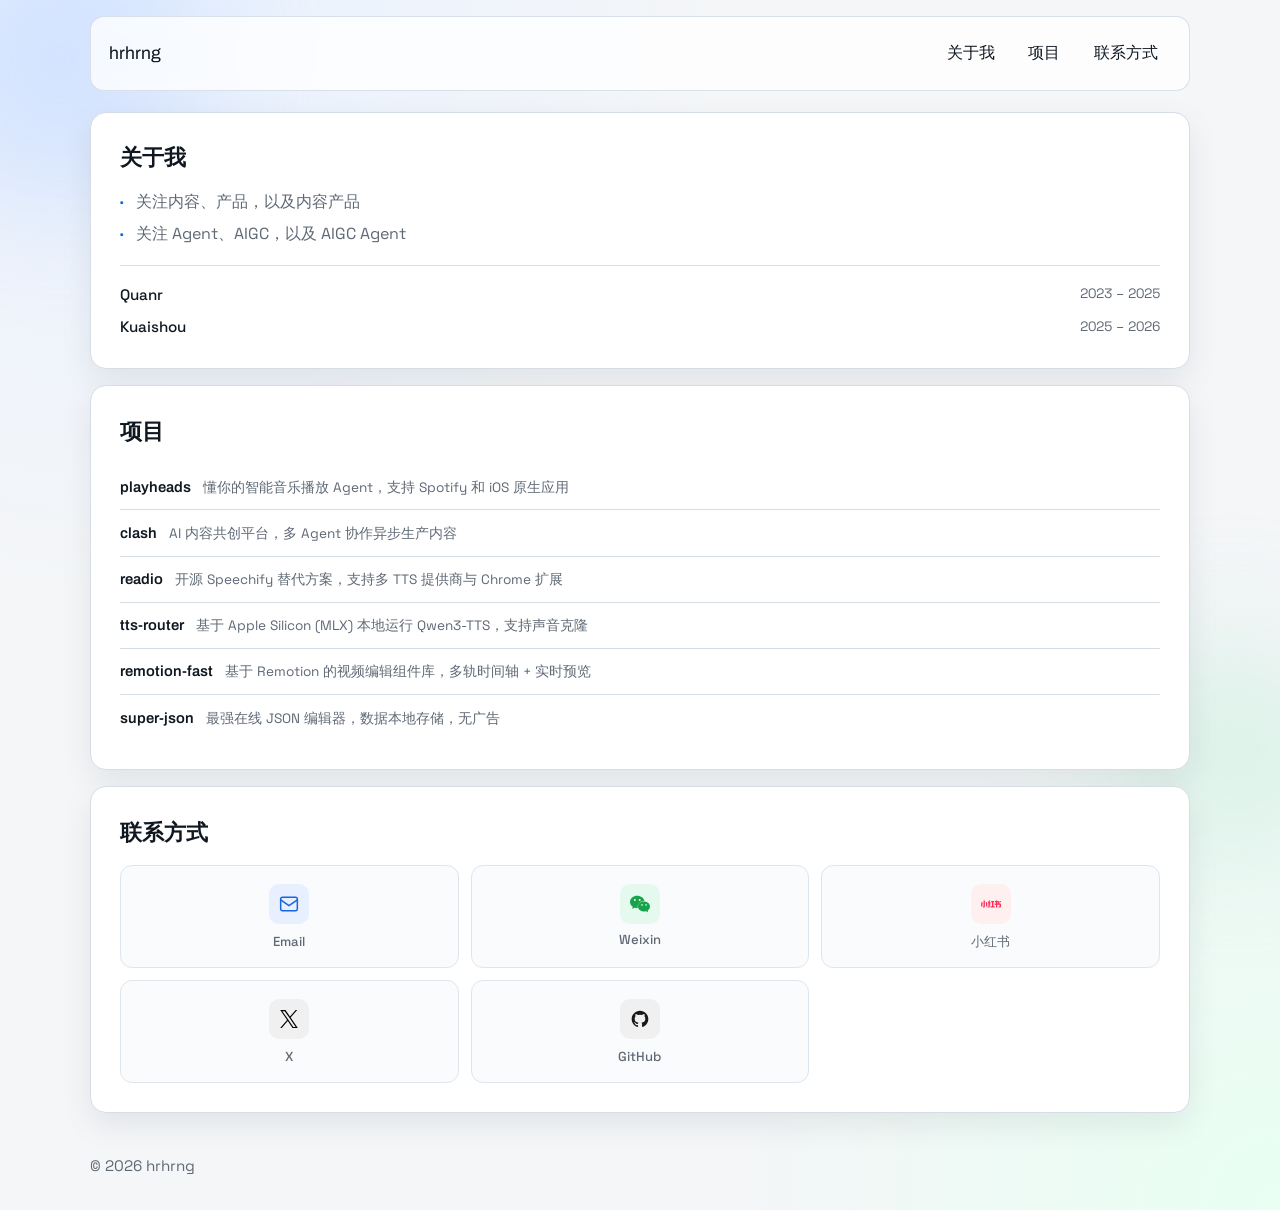
==== index.html @ 92839873 "fix: update README" ====
<!doctype html>
<html lang="zh-CN">
  <head>
    <meta charset="UTF-8" />
    <meta name="viewport" content="width=device-width, initial-scale=1" />
    <title>hrhrng | 个人网站</title>
    <meta
      name="description"
      content="hrhrng 的个人网站，包含个人简介、项目和联系方式。"
    />
    <link rel="preconnect" href="https://fonts.googleapis.com" />
    <link rel="preconnect" href="https://fonts.gstatic.com" crossorigin />
    <link
      href="https://fonts.googleapis.com/css2?family=Archivo:wght@500;600;700&family=Space+Grotesk:wght@400;500&display=swap"
      rel="stylesheet"
    />
    <link rel="stylesheet" href="./styles.css" />
  </head>
  <body>
    <div class="bg-shape bg-shape-a" aria-hidden="true"></div>
    <div class="bg-shape bg-shape-b" aria-hidden="true"></div>

    <header class="site-header">
      <a class="brand" href="#top">hrhrng</a>
      <nav aria-label="主导航">
        <a href="#about">关于我</a>
        <a href="#projects">项目</a>
        <a href="#contact">联系方式</a>
      </nav>
    </header>

    <main id="top" class="container">
<section id="about" class="panel reveal" aria-labelledby="about-title">
        <h2 id="about-title">关于我</h2>
        <ul class="about-list">
          <li>关注内容、产品，以及内容产品</li>
          <li>关注 Agent、AIGC，以及 AIGC Agent</li>
        </ul>
        <div class="exp-list">
          <div class="exp-item">
            <span class="exp-company">Quanr</span>
            <span class="exp-period">2023 – 2025</span>
          </div>
          <div class="exp-item">
            <span class="exp-company">Kuaishou</span>
            <span class="exp-period">2025 – 2026</span>
          </div>
        </div>
      </section>

      <section id="projects" class="panel reveal" aria-labelledby="projects-title">
        <h2 id="projects-title">项目</h2>
        <ul class="project-list">
          <li>
            <a href="https://github.com/hrhrng/playheads" target="_blank" rel="noreferrer">
              <span class="proj-name">playheads</span>
              <span class="proj-desc">懂你的智能音乐播放 Agent，支持 Spotify 和 iOS 原生应用</span>
            </a>
          </li>
          <li>
            <a href="https://github.com/hrhrng/clash" target="_blank" rel="noreferrer">
              <span class="proj-name">clash</span>
              <span class="proj-desc">AI 内容共创平台，多 Agent 协作异步生产内容</span>
            </a>
          </li>
          <li>
            <a href="https://github.com/hrhrng/readio" target="_blank" rel="noreferrer">
              <span class="proj-name">readio</span>
              <span class="proj-desc">开源 Speechify 替代方案，支持多 TTS 提供商与 Chrome 扩展</span>
            </a>
          </li>
          <li>
            <a href="https://github.com/hrhrng/tts-router" target="_blank" rel="noreferrer">
              <span class="proj-name">tts-router</span>
              <span class="proj-desc">基于 Apple Silicon (MLX) 本地运行 Qwen3-TTS，支持声音克隆</span>
            </a>
          </li>
          <li>
            <a href="https://hrhrng.github.io/remotion-fast/" target="_blank" rel="noreferrer">
              <span class="proj-name">remotion-fast</span>
              <span class="proj-desc">基于 Remotion 的视频编辑组件库，多轨时间轴 + 实时预览</span>
            </a>
          </li>
          <li>
            <a href="https://hrhrng.github.io/super-json/" target="_blank" rel="noreferrer">
              <span class="proj-name">super-json</span>
              <span class="proj-desc">最强在线 JSON 编辑器，数据本地存储，无广告</span>
            </a>
          </li>
        </ul>
      </section>

      <section id="contact" class="panel reveal" aria-labelledby="contact-title">
        <h2 id="contact-title">联系方式</h2>
        <div class="contact-grid">

          <a class="contact-item" href="mailto:hrhrng@foxmail.com" aria-label="发送邮件">
            <div class="contact-icon-wrap contact-icon-email">
              <svg width="20" height="20" viewBox="0 0 24 24" fill="none" stroke="currentColor" stroke-width="1.8" stroke-linecap="round" stroke-linejoin="round" aria-hidden="true">
                <rect x="2" y="4" width="20" height="16" rx="2"/>
                <path d="M2 7l10 7 10-7"/>
              </svg>
            </div>
            <span class="contact-label">Email</span>
          </a>

          <button class="contact-item" id="wechat-btn" data-value="HereComesBoAI" aria-label="复制微信号">
            <div class="contact-icon-wrap contact-icon-wechat">
              <svg width="20" height="20" viewBox="0 0 24 24" fill="currentColor" aria-hidden="true">
                <path d="M8.691 2.188C3.891 2.188 0 5.476 0 9.53c0 2.212 1.17 4.203 3.002 5.55a.59.59 0 0 1 .213.665l-.39 1.48c-.019.07-.048.141-.048.213 0 .163.13.295.29.295a.326.326 0 0 0 .167-.054l1.903-1.114a.864.864 0 0 1 .717-.098 10.16 10.16 0 0 0 2.837.403c.276 0 .543-.027.811-.05-.857-2.578.157-4.972 1.932-6.446 1.703-1.415 3.882-1.98 5.853-1.838-.576-3.583-4.196-6.348-8.596-6.348zM5.785 5.991c.642 0 1.162.529 1.162 1.18a1.17 1.17 0 0 1-1.162 1.178A1.17 1.17 0 0 1 4.623 7.17c0-.651.52-1.18 1.162-1.18zm5.813 0c.642 0 1.162.529 1.162 1.18a1.17 1.17 0 0 1-1.162 1.178 1.17 1.17 0 0 1-1.162-1.178c0-.651.52-1.18 1.162-1.18zm5.34 2.867c-1.797-.052-3.746.512-5.28 1.786-1.72 1.428-2.687 3.72-1.78 6.22.942 2.453 3.666 4.229 6.884 4.229.826 0 1.622-.12 2.361-.336a.722.722 0 0 1 .598.082l1.584.926a.272.272 0 0 0 .14.047c.134 0 .24-.111.24-.247 0-.06-.023-.12-.038-.177l-.327-1.233a.582.582 0 0 1-.023-.156.49.49 0 0 1 .201-.398C23.024 18.48 24 16.82 24 14.98c0-3.21-2.931-5.837-6.656-6.088V8.89c-.135-.01-.27-.027-.407-.03zm-2.53 3.274c.535 0 .969.44.969.982a.976.976 0 0 1-.969.983.976.976 0 0 1-.969-.983c0-.542.434-.982.97-.982zm4.844 0c.535 0 .969.44.969.982a.976.976 0 0 1-.969.983.976.976 0 0 1-.969-.983c0-.542.434-.982.969-.982z"/>
              </svg>
            </div>
            <span class="contact-label">Weixin</span>
          </button>

          <a class="contact-item" href="https://www.xiaohongshu.com/user/profile/5ddf915c0000000001004829" target="_blank" rel="noreferrer" aria-label="访问小红书">
            <div class="contact-icon-wrap contact-icon-xhs">
              <svg width="20" height="20" viewBox="0 0 24 24" fill="currentColor" aria-hidden="true">
                <path d="M22.405 9.879c.002.016.01.02.07.019h.725a.797.797 0 0 0 .78-.972.794.794 0 0 0-.884-.618.795.795 0 0 0-.692.794c0 .101-.002.666.001.777zm-11.509 4.808c-.203.001-1.353.004-1.685.003a2.528 2.528 0 0 1-.766-.126.025.025 0 0 0-.03.014L7.7 16.127a.025.025 0 0 0 .01.032c.111.06.336.124.495.124.66.01 1.32.002 1.981 0 .01 0 .02-.006.023-.015l.712-1.545a.025.025 0 0 0-.024-.036zM.477 9.91c-.071 0-.076.002-.076.01a.834.834 0 0 0-.01.08c-.027.397-.038.495-.234 3.06-.012.24-.034.389-.135.607-.026.057-.033.042.003.112.046.092.681 1.523.787 1.74.008.015.011.02.017.02.008 0 .033-.026.047-.044.147-.187.268-.391.371-.606.306-.635.44-1.325.486-1.706.014-.11.021-.22.03-.33l.204-2.616.022-.293c.003-.029 0-.033-.03-.034zm7.203 3.757a1.427 1.427 0 0 1-.135-.607c-.004-.084-.031-.39-.235-3.06a.443.443 0 0 0-.01-.082c-.004-.011-.052-.008-.076-.008h-1.48c-.03.001-.034.005-.03.034l.021.293c.076.982.153 1.964.233 2.946.05.4.186 1.085.487 1.706.103.215.223.419.37.606.015.018.037.051.048.049.02-.003.742-1.642.804-1.765.036-.07.03-.055.003-.112zm3.861-.913h-.872a.126.126 0 0 1-.116-.178l1.178-2.625a.025.025 0 0 0-.023-.035l-1.318-.003a.148.148 0 0 1-.135-.21l.876-1.954a.025.025 0 0 0-.023-.035h-1.56c-.01 0-.02.006-.024.015l-.926 2.068c-.085.169-.314.634-.399.938a.534.534 0 0 0-.02.191.46.46 0 0 0 .23.378.981.981 0 0 0 .46.119h.59c.041 0-.688 1.482-.834 1.972a.53.53 0 0 0-.023.172.465.465 0 0 0 .23.398c.15.092.342.12.475.12l1.66-.001c.01 0 .02-.006.023-.015l.575-1.28a.025.025 0 0 0-.024-.035zm-6.93-4.937H3.1a.032.032 0 0 0-.034.033c0 1.048-.01 2.795-.01 6.829 0 .288-.269.262-.28.262h-.74c-.04.001-.044.004-.04.047.001.037.465 1.064.555 1.263.01.02.03.033.051.033.157.003.767.009.938-.014.153-.02.3-.06.438-.132.3-.156.49-.419.595-.765.052-.172.075-.353.075-.533.002-2.33 0-4.66-.007-6.991a.032.032 0 0 0-.032-.032zm11.784 6.896c0-.014-.01-.021-.024-.022h-1.465c-.048-.001-.049-.002-.05-.049v-4.66c0-.072-.005-.07.07-.07h.863c.08 0 .075.004.075-.074V8.393c0-.082.006-.076-.08-.076h-3.5c-.064 0-.075-.006-.075.073v1.445c0 .083-.006.077.08.077h.854c.075 0 .07-.004.07.07v4.624c0 .095.008.084-.085.084-.37 0-1.11-.002-1.304 0-.048.001-.06.03-.06.03l-.697 1.519s-.014.025-.008.036c.006.01.013.008.058.008 1.748.003 3.495.002 5.243.002.03-.001.034-.006.035-.033v-1.539zm4.177-3.43c0 .013-.007.023-.02.024-.346.006-.692.004-1.037.004-.014-.002-.022-.01-.022-.024-.005-.434-.007-.869-.01-1.303 0-.072-.006-.071.07-.07l.733-.003c.041 0 .081.002.12.015.093.025.16.107.165.204.006.431.002 1.153.001 1.153zm2.67.244a1.953 1.953 0 0 0-.883-.222h-.18c-.04-.001-.04-.003-.042-.04V10.21c0-.132-.007-.263-.025-.394a1.823 1.823 0 0 0-.153-.53 1.533 1.533 0 0 0-.677-.71 2.167 2.167 0 0 0-1-.258c-.153-.003-.567 0-.72 0-.07 0-.068.004-.068-.065V7.76c0-.031-.01-.041-.046-.039H17.93s-.016 0-.023.007c-.006.006-.008.012-.008.023v.546c-.008.036-.057.015-.082.022h-.95c-.022.002-.028.008-.03.032v1.481c0 .09-.004.082.082.082h.913c.082 0 .072.128.072.128V11.19s.003.117-.06.117h-1.482c-.068 0-.06.082-.06.082v1.445s-.01.068.064.068h1.457c.082 0 .076-.006.076.079v3.225c0 .088-.007.081.082.081h1.43c.09 0 .082.007.082-.08v-3.27c0-.029.006-.035.033-.035l2.323-.003c.098 0 .191.02.28.061a.46.46 0 0 1 .274.407c.008.395.003.79.003 1.185 0 .259-.107.367-.33.367h-1.218c-.023.002-.029.008-.028.033.184.437.374.871.57 1.303a.045.045 0 0 0 .04.026c.17.005.34.002.51.003.15-.002.517.004.666-.01a2.03 2.03 0 0 0 .408-.075c.59-.18.975-.698.976-1.313v-1.981c0-.128-.01-.254-.034-.38 0 .078-.029-.641-.724-.998z"/>
              </svg>
            </div>
            <span class="contact-label">小红书</span>
          </a>

          <a class="contact-item" href="https://x.com/BoAIPlayHeads" target="_blank" rel="noreferrer" aria-label="访问 X">
            <div class="contact-icon-wrap contact-icon-x">
              <svg width="18" height="18" viewBox="0 0 24 24" fill="currentColor" aria-hidden="true">
                <path d="M14.234 10.162 22.977 0h-2.072l-7.591 8.824L7.251 0H.258l9.168 13.343L.258 24H2.33l8.016-9.318L16.749 24h6.993zm-2.837 3.299-.929-1.329L3.076 1.56h3.182l5.965 8.532.929 1.329 7.754 11.09h-3.182z"/>
              </svg>
            </div>
            <span class="contact-label">X</span>
          </a>

          <a class="contact-item" href="https://github.com/hrhrng" target="_blank" rel="noreferrer" aria-label="访问 GitHub">
            <div class="contact-icon-wrap contact-icon-github">
              <svg width="20" height="20" viewBox="0 0 24 24" fill="currentColor" aria-hidden="true">
                <path d="M12 2C6.477 2 2 6.477 2 12c0 4.42 2.865 8.17 6.839 9.49.5.092.682-.217.682-.482 0-.237-.008-.866-.013-1.7-2.782.603-3.369-1.342-3.369-1.342-.454-1.155-1.11-1.463-1.11-1.463-.908-.62.069-.608.069-.608 1.003.07 1.531 1.03 1.531 1.03.892 1.529 2.341 1.087 2.91.832.092-.647.35-1.088.636-1.338-2.22-.253-4.555-1.11-4.555-4.943 0-1.091.39-1.984 1.029-2.683-.103-.253-.446-1.27.098-2.647 0 0 .84-.269 2.75 1.025A9.578 9.578 0 0 1 12 6.836a9.59 9.59 0 0 1 2.504.337c1.909-1.294 2.747-1.025 2.747-1.025.546 1.377.203 2.394.1 2.647.64.699 1.028 1.592 1.028 2.683 0 3.842-2.339 4.687-4.566 4.935.359.309.678.919.678 1.852 0 1.336-.012 2.415-.012 2.743 0 .267.18.579.688.481C19.138 20.167 22 16.418 22 12c0-5.523-4.477-10-10-10z"/>
              </svg>
            </div>
            <span class="contact-label">GitHub</span>
          </a>

        </div>
      </section>

      <!-- WeChat popup -->
      <div class="wechat-overlay" id="wechat-overlay" role="dialog" aria-modal="true" aria-label="微信号">
        <div class="wechat-popup">
          <p class="wechat-popup-label">微信号</p>
          <p class="wechat-popup-id" id="wechat-id">HereComesBoAI</p>
          <button class="wechat-copy-btn" id="wechat-copy-btn">复制</button>
        </div>
      </div>
    </main>

    <footer class="site-footer">
      <p>© <span id="year">2026</span> hrhrng</p>
    </footer>
  <script>
    const wechatBtn = document.getElementById('wechat-btn');
    const overlay = document.getElementById('wechat-overlay');
    const copyBtn = document.getElementById('wechat-copy-btn');
    const wechatId = document.getElementById('wechat-id').textContent;

    wechatBtn.addEventListener('click', () => overlay.classList.add('open'));

    overlay.addEventListener('click', (e) => {
      if (e.target === overlay) overlay.classList.remove('open');
    });

    copyBtn.addEventListener('click', () => {
      navigator.clipboard.writeText(wechatId).then(() => {
        copyBtn.textContent = '已复制';
        setTimeout(() => {
          copyBtn.textContent = '复制';
          overlay.classList.remove('open');
        }, 1200);
      });
    });

    document.addEventListener('keydown', (e) => {
      if (e.key === 'Escape') overlay.classList.remove('open');
    });
  </script>
  </body>
</html>
---- styles.css ----
:root {
  --bg: #f4f6f8;
  --panel: #ffffff;
  --text: #0f1720;
  --muted: #5f6975;
  --border: #d6dde5;
  --accent: #1766db;
  --accent-weak: #e5efff;
  --radius: 16px;
  --shadow: 0 12px 32px rgba(16, 24, 40, 0.08);
}

* {
  box-sizing: border-box;
}

html,
body {
  margin: 0;
  padding: 0;
}

body {
  font-family: "Space Grotesk", "PingFang SC", "Hiragino Sans GB", "Microsoft YaHei", sans-serif;
  background: radial-gradient(circle at 10% 0%, #e8f1ff 0%, transparent 35%),
    radial-gradient(circle at 100% 100%, #e8fff2 0%, transparent 30%),
    var(--bg);
  color: var(--text);
  font-size: 16px;
  line-height: 1.65;
  min-height: 100vh;
  position: relative;
}

h1,
h2,
h3,
.brand {
  font-family: "Archivo", "Space Grotesk", sans-serif;
  letter-spacing: 0.01em;
}

a {
  color: var(--accent);
  text-underline-offset: 3px;
}

a:hover {
  color: #0f52b7;
}

a:focus-visible,
.button:focus-visible {
  outline: 3px solid #99c2ff;
  outline-offset: 2px;
  border-radius: 8px;
}

.bg-shape {
  position: fixed;
  z-index: -1;
  border-radius: 50%;
  filter: blur(60px);
  opacity: 0.65;
}

.bg-shape-a {
  width: 280px;
  height: 280px;
  background: #c8dbff;
  top: -80px;
  left: -80px;
}

.bg-shape-b {
  width: 220px;
  height: 220px;
  background: #cfefe0;
  right: -60px;
  bottom: 40px;
}

.site-header {
  width: min(1100px, calc(100% - 2rem));
  margin: 1rem auto 0;
  padding: 0.9rem 1.1rem;
  background: rgba(255, 255, 255, 0.78);
  border: 1px solid rgba(214, 221, 229, 0.9);
  backdrop-filter: blur(8px);
  border-radius: 14px;
  display: flex;
  align-items: center;
  justify-content: space-between;
}

.brand {
  font-size: 1.1rem;
  color: var(--text);
  text-decoration: none;
}

nav {
  display: flex;
  gap: 0.4rem;
  flex-wrap: wrap;
  justify-content: flex-end;
}

nav a {
  color: var(--text);
  text-decoration: none;
  padding: 0.55rem 0.85rem;
  border-radius: 10px;
  min-height: 44px;
  display: inline-flex;
  align-items: center;
}

nav a:hover {
  background: rgba(23, 102, 219, 0.08);
}

.container {
  width: min(1100px, calc(100% - 2rem));
  margin: 1.3rem auto 2.5rem;
  display: grid;
  gap: 1rem;
}

.hero,
.panel {
  background: var(--panel);
  border: 1px solid var(--border);
  border-radius: var(--radius);
  box-shadow: var(--shadow);
}

.hero {
  padding: clamp(1.4rem, 3.5vw, 3rem);
}

.eyebrow {
  margin: 0;
  font-size: 0.85rem;
  letter-spacing: 0.14em;
  text-transform: uppercase;
  color: var(--muted);
}

h1 {
  margin: 0.65rem 0 0;
  max-width: 20ch;
  font-size: clamp(2rem, 5.8vw, 3.6rem);
  line-height: 1.12;
}

.hero-copy {
  max-width: 65ch;
  color: var(--muted);
  margin: 0.95rem 0 0;
}

.hero-actions {
  margin-top: 1.25rem;
  display: flex;
  flex-wrap: wrap;
  gap: 0.7rem;
}

.button {
  text-decoration: none;
  background: var(--accent);
  color: #ffffff;
  border-radius: 10px;
  padding: 0.76rem 1.08rem;
  min-height: 44px;
  display: inline-flex;
  align-items: center;
  transition: transform 220ms ease, box-shadow 220ms ease, background-color 220ms ease;
}

.button:hover {
  background: #0f52b7;
  color: #ffffff;
  box-shadow: 0 10px 22px rgba(23, 102, 219, 0.22);
  transform: translateY(-1px);
}

.button-secondary {
  background: var(--accent-weak);
  color: var(--accent);
}

.button-secondary:hover {
  background: #d8e8ff;
  color: #0f52b7;
  box-shadow: none;
}

.panel {
  padding: clamp(1.2rem, 3vw, 1.8rem);
}

h2 {
  margin: 0;
  font-size: 1.35rem;
}

.panel > p {
  margin: 0.75rem 0 0;
  max-width: 70ch;
  color: var(--muted);
}

.about-list {
  margin: 0.75rem 0 0;
  padding: 0;
  list-style: none;
  display: flex;
  flex-direction: column;
  gap: 0.35rem;
}

.about-list li {
  color: var(--muted);
  padding-left: 1rem;
  position: relative;
}

.about-list li::before {
  content: "·";
  position: absolute;
  left: 0;
  color: var(--accent);
  font-weight: 700;
}

.exp-list {
  margin-top: 1.1rem;
  padding-top: 1rem;
  border-top: 1px solid var(--border);
  display: flex;
  flex-direction: column;
  gap: 0.45rem;
}

.exp-item {
  display: flex;
  align-items: center;
  justify-content: space-between;
}

.exp-company {
  font-weight: 500;
  font-size: 0.95rem;
  color: var(--text);
}

.exp-period {
  font-size: 0.85rem;
  color: var(--muted);
  font-variant-numeric: tabular-nums;
}

.project-list {
  margin: 0.85rem 0 0;
  padding: 0;
  list-style: none;
  display: grid;
  gap: 0;
}

.project-list li { border-bottom: 1px solid var(--border); }
.project-list li:last-child { border-bottom: none; }

.project-list a {
  display: flex;
  align-items: baseline;
  gap: 0.75rem;
  padding: 0.65rem 0;
  text-decoration: none;
  color: var(--text);
  transition: color 160ms ease;
}

.project-list a:hover { color: var(--accent); }
.project-list a:hover .proj-desc { color: var(--accent); opacity: 0.7; }

.proj-name {
  font-weight: 600;
  font-size: 0.92rem;
  white-space: nowrap;
  font-family: "Archivo", monospace;
}

.proj-desc {
  font-size: 0.85rem;
  color: var(--muted);
  transition: color 160ms ease, opacity 160ms ease;
}

.contact-grid {
  margin-top: 0.85rem;
  display: grid;
  gap: 0.75rem;
  grid-template-columns: repeat(3, minmax(0, 1fr));
}

.contact-item {
  background: #f9fbfd;
  border: 1px solid #dde6ef;
  border-radius: 12px;
  padding: 1.1rem 0.9rem 0.9rem;
  display: flex;
  flex-direction: column;
  align-items: center;
  gap: 0.45rem;
  cursor: pointer;
  text-decoration: none;
  color: var(--text);
  font-family: inherit;
  font-size: inherit;
  transition: background 180ms ease, box-shadow 180ms ease, transform 180ms ease;
}

.contact-item:hover {
  background: var(--accent-weak);
  box-shadow: 0 4px 12px rgba(23, 102, 219, 0.1);
  transform: translateY(-2px);
}

.contact-icon-wrap {
  width: 40px;
  height: 40px;
  border-radius: 10px;
  display: flex;
  align-items: center;
  justify-content: center;
}

.contact-icon-email  { background: #e8f0ff; color: #1766db; }
.contact-icon-wechat { background: #e6f9ee; color: #16a34a; }
.contact-icon-xhs    { background: #fff0f0; color: #fe2c55; }
.contact-icon-x      { background: #f0f0f0; color: #000; }
.contact-icon-github { background: #f0f0f0; color: #18181b; }

.contact-label {
  font-size: 0.82rem;
  font-weight: 500;
  color: var(--muted);
}

.wechat-overlay {
  display: none;
  position: fixed;
  inset: 0;
  background: rgba(0, 0, 0, 0.3);
  z-index: 200;
  align-items: center;
  justify-content: center;
}

.wechat-overlay.open {
  display: flex;
}

.wechat-popup {
  background: var(--panel);
  border: 1px solid var(--border);
  border-radius: 16px;
  padding: 1.6rem 2rem;
  text-align: center;
  box-shadow: 0 20px 60px rgba(0, 0, 0, 0.15);
  animation: pop-in 180ms ease;
}

@keyframes pop-in {
  from { opacity: 0; transform: scale(0.94); }
  to   { opacity: 1; transform: scale(1); }
}

.wechat-popup-label {
  margin: 0;
  font-size: 0.8rem;
  font-weight: 500;
  letter-spacing: 0.08em;
  text-transform: uppercase;
  color: var(--muted);
}

.wechat-popup-id {
  margin: 0.5rem 0 1.1rem;
  font-family: "Archivo", monospace;
  font-size: 1.35rem;
  font-weight: 600;
  color: var(--text);
  letter-spacing: 0.01em;
}

.wechat-copy-btn {
  background: var(--accent);
  color: #fff;
  border: none;
  border-radius: 8px;
  padding: 0.55rem 1.4rem;
  font-size: 0.9rem;
  font-family: inherit;
  font-weight: 500;
  cursor: pointer;
  transition: background 160ms ease;
}

.wechat-copy-btn:hover { background: #0f52b7; }

.site-footer {
  width: min(1100px, calc(100% - 2rem));
  margin: 0 auto 2rem;
  color: var(--muted);
  font-size: 0.95rem;
}

.reveal {
  animation: rise-in 500ms ease forwards;
  opacity: 0;
  transform: translateY(8px);
}

.reveal:nth-child(2) {
  animation-delay: 70ms;
}

.reveal:nth-child(3) {
  animation-delay: 140ms;
}

.reveal:nth-child(4) {
  animation-delay: 210ms;
}

@keyframes rise-in {
  from {
    opacity: 0;
    transform: translateY(8px);
  }
  to {
    opacity: 1;
    transform: translateY(0);
  }
}

@media (max-width: 820px) {
  .site-header {
    flex-direction: column;
    align-items: flex-start;
    gap: 0.5rem;
  }

  nav {
    justify-content: flex-start;
  }

  .contact-grid {
    grid-template-columns: 1fr;
  }
}

@media (prefers-reduced-motion: reduce) {
  *,
  *::before,
  *::after {
    animation-duration: 1ms !important;
    animation-iteration-count: 1 !important;
    transition-duration: 1ms !important;
    scroll-behavior: auto !important;
  }
}
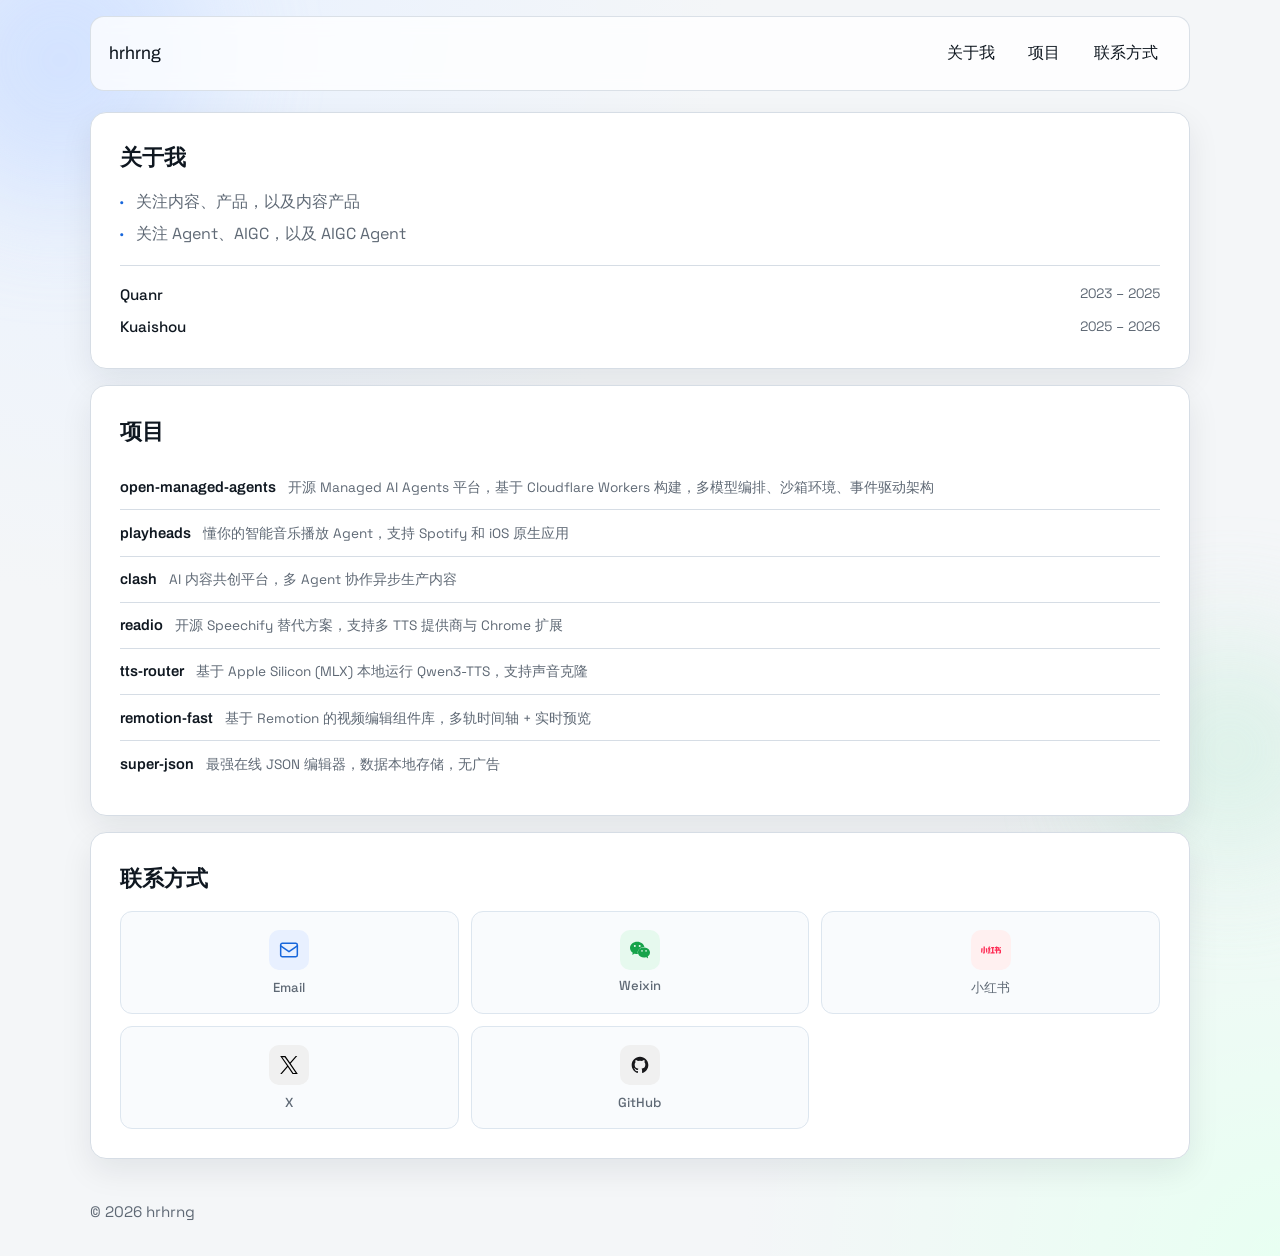
==== commit 253a8b75: "feat: add open-managed-agents project to blog" ====
--- a/index.html
+++ b/index.html
@@ -51,6 +51,12 @@
       <section id="projects" class="panel reveal" aria-labelledby="projects-title">
         <h2 id="projects-title">项目</h2>
         <ul class="project-list">
+          <li>
+            <a href="https://github.com/open-ma/open-managed-agents" target="_blank" rel="noreferrer">
+              <span class="proj-name">open-managed-agents</span>
+              <span class="proj-desc">开源 Managed AI Agents 平台，基于 Cloudflare Workers 构建，多模型编排、沙箱环境、事件驱动架构</span>
+            </a>
+          </li>
           <li>
             <a href="https://github.com/hrhrng/playheads" target="_blank" rel="noreferrer">
               <span class="proj-name">playheads</span>
